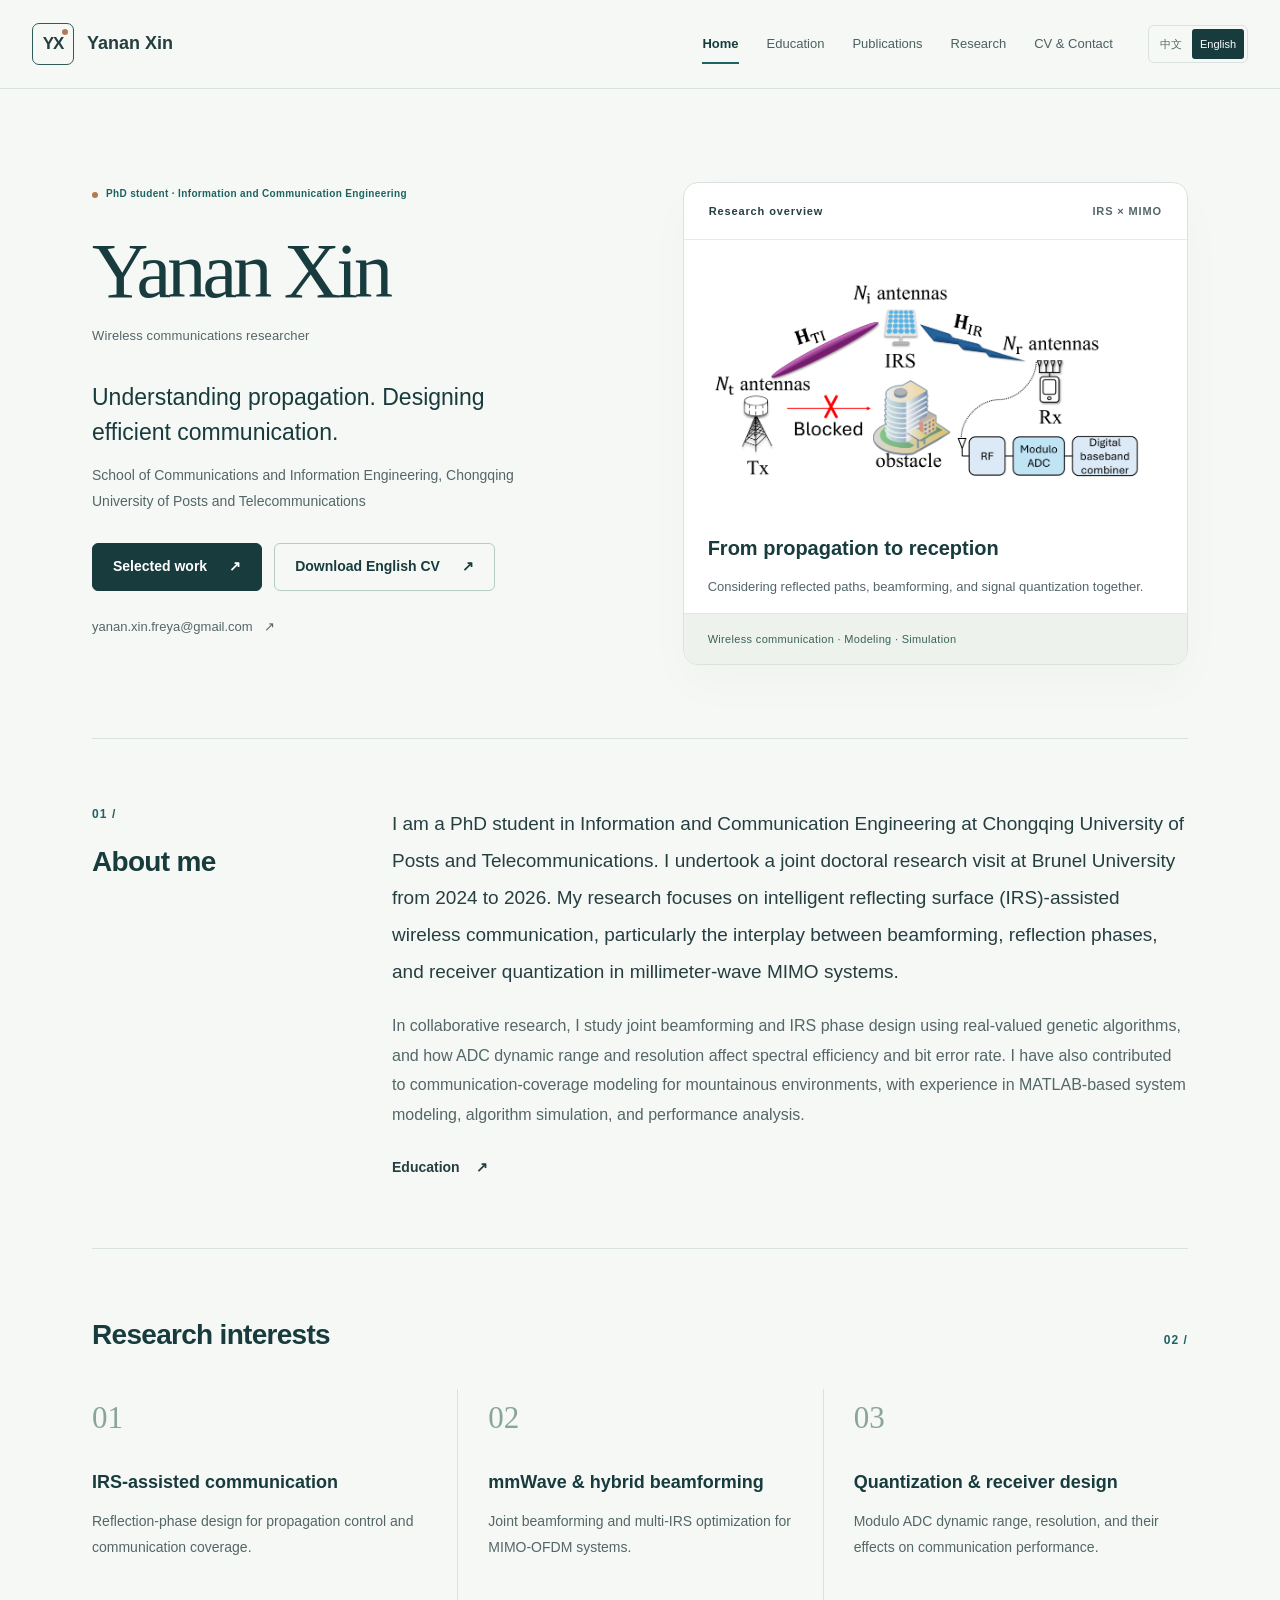
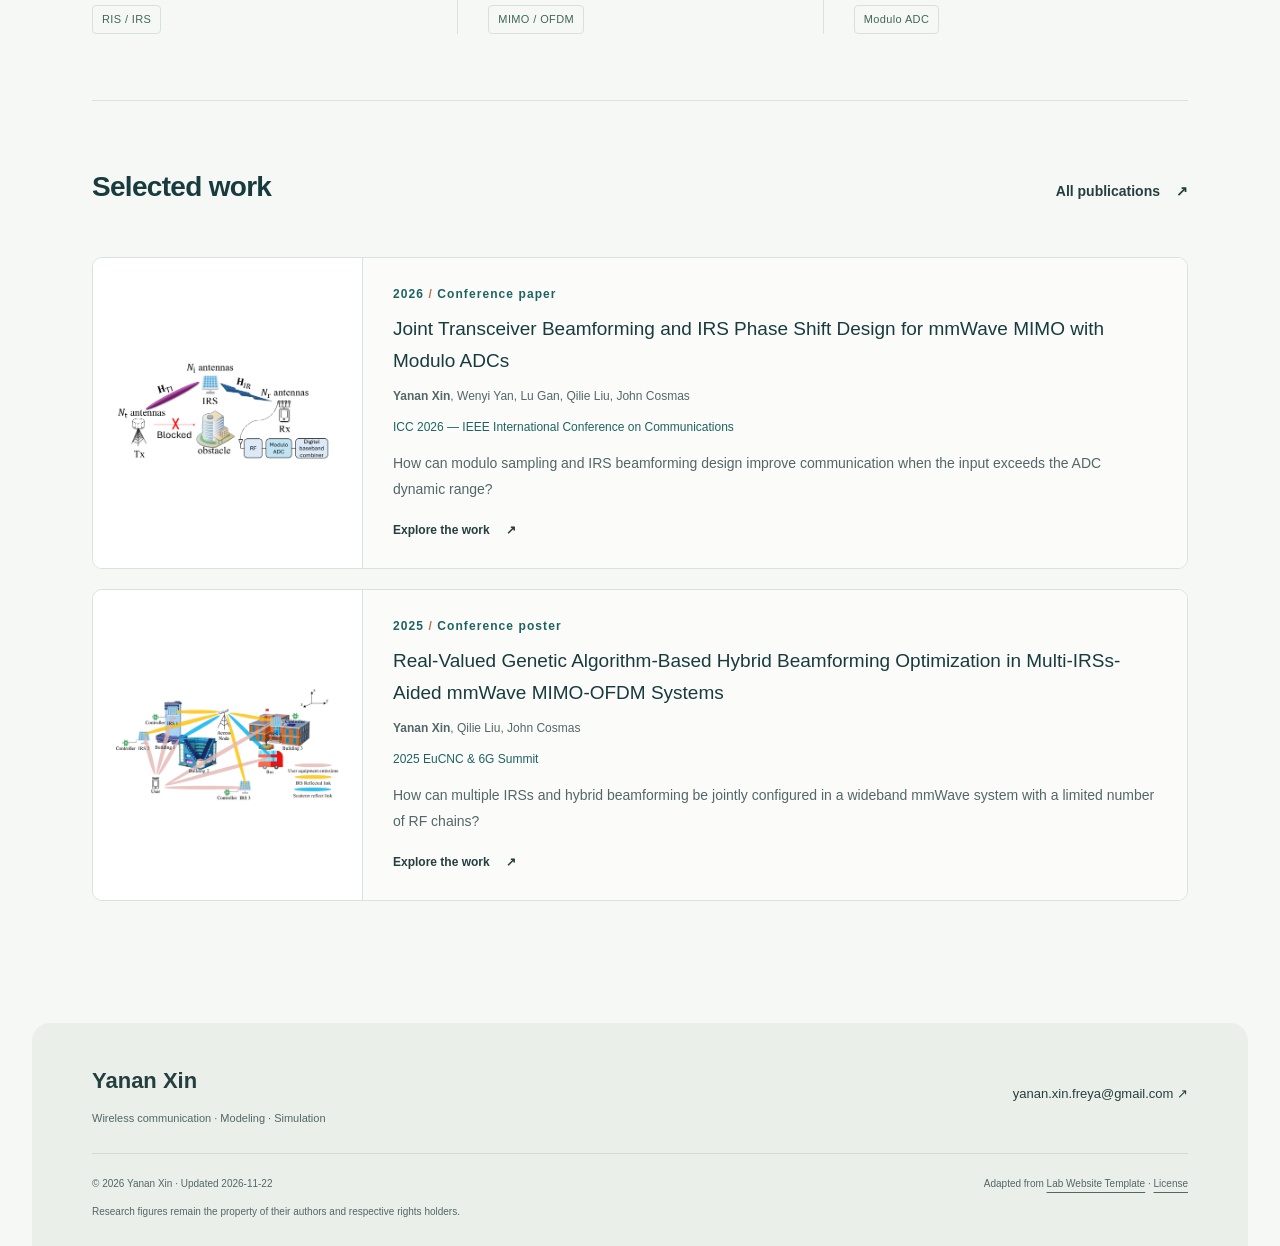
==== en/index.html @ 8d1eb847 "Build bilingual personal academic website with verified content and public CVs" ====
<!doctype html>
<html lang="en" data-dark="false"><head><meta charset="utf-8"><meta name="viewport" content="width=device-width, initial-scale=1">
<title>Yanan Xin · Home</title><meta name="description" content="I am a PhD student in Information and Communication Engineering at Chongqing University of Posts and Telecommunications. I undertook a joint doctoral research visit at Brunel University from 2024 to 2026. My research focuses on intelligent reflecting surface (IRS)-assisted wireless communication, particularly the interplay between beamforming, reflection phases, and receiver quantization in millimeter-wave MIMO systems."><meta name="theme-color" content="#153f40"><link rel="canonical" href="https://yananxfreya.github.io/en/">
<link rel="alternate" hreflang="zh-CN" href="https://yananxfreya.github.io/zh/"><link rel="alternate" hreflang="en" href="https://yananxfreya.github.io/en/"><link rel="alternate" hreflang="x-default" href="https://yananxfreya.github.io/zh/">
<meta property="og:title" content="Yanan Xin · Home"><meta property="og:type" content="website"><meta property="og:url" content="https://yananxfreya.github.io/en/"><meta property="og:description" content="Understanding propagation. Designing efficient communication."><link rel="icon" type="image/svg+xml" href="/assets/favicon.svg">
<link rel="stylesheet" href="/assets/template.css"><link rel="stylesheet" href="/assets/site.css"><script src="/assets/site.js" defer></script><script type="application/ld+json">{"@context": "https://schema.org", "@type": "Person", "name": "Yanan Xin", "alternateName": "辛雅楠", "url": "https://yananxfreya.github.io", "sameAs": ["https://github.com/YananXFreya"], "affiliation": {"@type": "CollegeOrUniversity", "name": "Chongqing University of Posts and Telecommunications"}}</script></head>
<body data-language="en" data-page="home" data-root="false"><a class="skip-link" href="#main">Skip to content</a>
<header class="site-header"><div class="header-inner"><a href="/en/" class="brand" aria-label="Yanan Xin · Home"><span class="monogram" aria-hidden="true">YX<span></span></span><span>Yanan Xin</span></a>
<button class="menu-toggle" aria-expanded="false" aria-controls="site-nav" aria-label="Open navigation"><span></span><span></span></button><nav id="site-nav" class="site-nav" aria-label="Main navigation"><a href="/en/" aria-current="page">Home</a><a href="/en/education/">Education</a><a href="/en/publications/">Publications</a><a href="/en/projects/">Research</a><a href="/en/contact/">CV & Contact</a></nav><div class="language-switch" aria-label="Language"><a class="lang-link" href="/zh/" lang="zh" hreflang="zh" data-lang="zh">中文</a><a class="lang-link" href="/en/" lang="en" hreflang="en" data-lang="en" aria-current="true">English</a></div></div></header>
<main id="main"><section class="hero"><div class="hero-copy"><div class="eyebrow"><span class="status-dot"></span>PhD student · Information and Communication Engineering</div>
      <h1>Yanan Xin</h1><p class="name-sub">Wireless communications researcher</p>
      <p class="tagline">Understanding propagation. Designing efficient communication.</p><p class="affiliation">School of Communications and Information Engineering, Chongqing University of Posts and Telecommunications</p>
      <div class="actions"><a class="button primary" href="/en/publications/">Selected work<span aria-hidden="true">↗</span></a><a class="button" href="/assets/cv/yanan-xin-en.pdf" download>Download English CV<span aria-hidden="true">↗</span></a></div>
      <a class="hero-email" href="mailto:yanan.xin.freya@gmail.com">yanan.xin.freya@gmail.com <span aria-hidden="true">↗</span></a></div>
      <div class="research-panel"><div class="panel-top"><span>Research overview</span><span>IRS × MIMO</span></div>
      <figure><img src="/assets/images/modulo-system.webp" alt="IRS-assisted mmWave MIMO system with a modulo ADC at the receiver" width="1600" height="830" fetchpriority="high"><figcaption>From propagation to reception</figcaption></figure>
      <p>Considering reflected paths, beamforming, and signal quantization together.</p><div class="panel-bottom">Wireless communication · Modeling · Simulation</div></div></section><section class="about section-split"><div><span class="eyebrow">01 /</span><h2>About me</h2></div><div class="prose"><p class="large-text">I am a PhD student in Information and Communication Engineering at Chongqing University of Posts and Telecommunications. I undertook a joint doctoral research visit at Brunel University from 2024 to 2026. My research focuses on intelligent reflecting surface (IRS)-assisted wireless communication, particularly the interplay between beamforming, reflection phases, and receiver quantization in millimeter-wave MIMO systems.</p><p>In collaborative research, I study joint beamforming and IRS phase design using real-valued genetic algorithms, and how ADC dynamic range and resolution affect spectral efficiency and bit error rate. I have also contributed to communication-coverage modeling for mountainous environments, with experience in MATLAB-based system modeling, algorithm simulation, and performance analysis.</p><a class="text-link" href="/en/education/">Education <span aria-hidden="true">↗</span></a></div></section><section class="interests"><div class="section-title"><h2>Research interests</h2><span class="eyebrow">02 /</span></div><div class="grid interest-grid"><article class="interest"><span class="index">01</span><h3>IRS-assisted communication</h3><p>Reflection-phase design for propagation control and communication coverage.</p><span class="topic-tag">RIS / IRS</span></article><article class="interest"><span class="index">02</span><h3>mmWave &amp; hybrid beamforming</h3><p>Joint beamforming and multi-IRS optimization for MIMO-OFDM systems.</p><span class="topic-tag">MIMO / OFDM</span></article><article class="interest"><span class="index">03</span><h3>Quantization &amp; receiver design</h3><p>Modulo ADC dynamic range, resolution, and their effects on communication performance.</p><span class="topic-tag">Modulo ADC</span></article></div></section><section><div class="section-title"><h2>Selected work</h2><a class="text-link" href="/en/publications/">All publications <span aria-hidden="true">↗</span></a></div><div class="citation-container"><article class="citation">
      <a class="citation-image" href="/en/publications/#modulo-adc" tabindex="-1" aria-hidden="true"><img src="/assets/images/modulo-system.webp" alt="" loading="lazy" width="900" height="470"></a>
      <div class="citation-text"><div class="eyebrow">2026 <span> / </span> Conference paper</div>
      <h3 class="citation-title"><a href="/en/publications/#modulo-adc">Joint Transceiver Beamforming and IRS Phase Shift Design for mmWave MIMO with Modulo ADCs</a></h3>
      <div class="citation-authors"><strong>Yanan Xin</strong>, Wenyi Yan, Lu Gan, Qilie Liu, John Cosmas</div><div class="citation-details">ICC 2026 — IEEE International Conference on Communications</div>
      <p class="citation-description">How can modulo sampling and IRS beamforming design improve communication when the input exceeds the ADC dynamic range?</p>
      <a class="text-link" href="/en/publications/#modulo-adc">Explore the work <span aria-hidden="true">↗</span></a></div></article><article class="citation">
      <a class="citation-image" href="/en/publications/#multi-irs" tabindex="-1" aria-hidden="true"><img src="/assets/images/multi-irs-system.webp" alt="" loading="lazy" width="900" height="470"></a>
      <div class="citation-text"><div class="eyebrow">2025 <span> / </span> Conference poster</div>
      <h3 class="citation-title"><a href="/en/publications/#multi-irs">Real-Valued Genetic Algorithm-Based Hybrid Beamforming Optimization in Multi-IRSs-Aided mmWave MIMO-OFDM Systems</a></h3>
      <div class="citation-authors"><strong>Yanan Xin</strong>, Qilie Liu, John Cosmas</div><div class="citation-details">2025 EuCNC &amp; 6G Summit</div>
      <p class="citation-description">How can multiple IRSs and hybrid beamforming be jointly configured in a wideband mmWave system with a limited number of RF chains?</p>
      <a class="text-link" href="/en/publications/#multi-irs">Explore the work <span aria-hidden="true">↗</span></a></div></article></div></section></main><footer class="site-footer"><div class="footer-main"><div><a class="footer-name" href="/en/">Yanan Xin</a><p>Wireless communication · Modeling · Simulation</p></div><a href="mailto:yanan.xin.freya@gmail.com">yanan.xin.freya@gmail.com <span aria-hidden="true">↗</span></a></div><div class="footer-meta"><span>© 2026 Yanan Xin · Updated 2026-11-22</span><span>Adapted from <a href="https://github.com/greenelab/lab-website-template">Lab Website Template</a> · <a href="/LICENSE.md">License</a></span></div><p class="rights">Research figures remain the property of their authors and respective rights holders.</p></footer></body></html>
---- assets/template.css ----
[data-dark=false]{--primary: #0795d9;--secondary: #7dd3fc;--text: #000000;--background: #ffffff;--background-alt: #fafafa;--light-gray: #e0e0e0;--gray: #808080;--dark-gray: #404040;--overlay: #00000020}[data-dark=true]{--primary: #0795d9;--secondary: #075985;--text: #ffffff;--background: #181818;--background-alt: #1c1c1c;--light-gray: #404040;--gray: #808080;--dark-gray: #b0b0b0;--overlay: #ffffff10}:root{--title: "Barlow", sans-serif;--heading: "Barlow", sans-serif;--body: "Barlow", sans-serif;--code: "Roboto Mono", monospace;--large: 1.2rem;--xl: 1.4rem;--xxl: 1.6rem;--thin: 200;--regular: 400;--semi-bold: 500;--bold: 600;--spacing: 2;--compact: 1.5;--rounded: 3px;--shadow: 0 0 10px 0 var(--overlay);--transition: 0.2s ease}*,::before,::after{box-sizing:border-box;-moz-text-size-adjust:none;-webkit-text-size-adjust:none;text-size-adjust:none}.grid{display:grid;--repeat: 3;grid-template-columns:repeat(var(--repeat), 1fr);justify-content:center;align-items:flex-start;gap:40px;margin:40px 0}.grid>*{min-width:0;min-height:0;width:100%;margin:0 !important}@media(max-width: 750px){.grid{--repeat: 2}}@media(max-width: 500px){.grid{--repeat: 1}}.grid[data-style=square]{align-items:center}.grid[data-style=square]>*{aspect-ratio:1/1}.grid[data-style=square] img{aspect-ratio:1/1;object-fit:cover;max-width:unset;max-height:unset}.grid>:where(h1,h2,h3,h4,h5,h6){display:none}.feature{display:flex;justify-content:center;align-items:center;gap:40px;margin:40px 0}.feature-image{flex-shrink:0;width:40%;aspect-ratio:3/2;border-radius:var(--rounded);overflow:hidden;box-shadow:var(--shadow)}.feature-image img{width:100%;height:100%;object-fit:cover}.feature-text{flex-grow:1}.feature-title{font-size:var(--large);text-align:center;font-family:var(--heading);font-weight:var(--semi-bold)}.feature[data-flip]{flex-direction:row-reverse}@media(max-width: 800px){.feature{flex-direction:column !important}.feature-image{width:100%;max-width:400px}}.citation-container{container-type:inline-size}.citation{display:flex;margin:20px 0;border-radius:var(--rounded);background:var(--background);overflow:hidden;box-shadow:var(--shadow)}.citation-image{position:relative;width:180px;flex-shrink:0}.citation-image img{position:absolute;inset:0;width:100%;height:100%;object-fit:contain}.citation-text{position:relative;display:inline-flex;flex-wrap:wrap;gap:10px;max-width:100%;height:min-content;padding:20px;padding-left:30px;text-align:left;overflow-wrap:break-word;z-index:0}.citation-title,.citation-authors,.citation-details,.citation-description{width:100%}.citation-title{font-weight:var(--semi-bold)}.citation-text>.icon{position:absolute;top:20px;right:20px;color:var(--light-gray);opacity:.5;font-size:30px;z-index:-1}.citation-publisher{text-transform:capitalize}.citation-description{color:var(--gray)}.citation-buttons{display:flex;flex-wrap:wrap;gap:10px}.citation-buttons .button{margin:0}.citation-text>.tags{display:inline-flex;justify-content:flex-start;margin:0}@container (max-width: 800px){.citation{flex-direction:column}.citation-image{width:unset;height:180px}}
---- assets/site.css ----
/* Personal adaptation of Greene Lab's Lab Website Template. See LICENSE.md. */
:root{--title:Arial,"Microsoft YaHei","PingFang SC",sans-serif;--heading:var(--title);--body:var(--title);--ink:#183b3e;--muted:#536668;--line:#d9e2de;--paper:#f6f8f5;--accent:#b57951;--rounded:12px;--shadow:0 6px 24px #143d3b08;--spacing:1.85}
[data-dark="false"]{--primary:#1e6361;--secondary:#dfebe4;--text:#253e40;--background:#fff;--background-alt:#f6f8f5;--gray:#536668;--overlay:#143d3b08}
html{scroll-behavior:smooth;scroll-padding-top:110px}body{margin:0;background:var(--paper);color:var(--text);font-family:var(--body);font-size:16px;line-height:1.85;-webkit-font-smoothing:antialiased}a{color:inherit;text-decoration:none;text-underline-offset:5px}a:hover{color:var(--primary)}p{margin:0 0 1.1em}h1,h2,h3{color:var(--ink);font-weight:600;line-height:1.45;margin:0 0 .8em}h1{font-size:48px;letter-spacing:-.035em}h2{font-size:28px;letter-spacing:-.025em}h3{font-size:19px}img{display:block;width:100%;height:auto;max-width:100%}button{font:inherit}::selection{background:#c9dfd5}a:focus-visible,button:focus-visible{outline:3px solid #b57951;outline-offset:5px}strong{font-weight:700}main{max-width:1160px;margin:auto;padding:0 32px}main>section{padding:66px 0;border-bottom:1px solid var(--line)}main>section:last-child{border-bottom:0}main>section.page-heading{padding:66px 0 46px}.muted{color:var(--muted)}.eyebrow{font-size:12px;letter-spacing:.09em;font-weight:600;line-height:1.6;color:var(--primary)}html[lang="zh-CN"] .eyebrow{letter-spacing:.12em}.eyebrow span{color:var(--accent)}.lead{font-size:18px;max-width:760px;color:var(--muted);line-height:1.85}.text-link{font-weight:600;font-size:14px;display:inline-flex;gap:16px;align-items:center}.text-link:hover{text-decoration:underline}.button{display:inline-flex;align-items:center;justify-content:space-between;gap:22px;padding:12px 20px;min-height:48px;border:1px solid #b7cbc6;border-radius:6px;font-size:14px;font-weight:600;line-height:1.5;background:transparent;color:var(--ink);transition:background .2s,border-color .2s}.button.primary{background:var(--ink);color:white;border-color:var(--ink)}.button:hover{background:#e2ece6;border-color:#527a73;color:var(--ink)}.button.primary:hover{background:#255b5a;color:white}.actions{display:flex;flex-wrap:wrap;gap:12px}.skip-link{position:fixed;left:16px;top:-100px;z-index:1000;background:var(--ink);color:white;padding:12px}.skip-link:focus{top:10px}.site-header{position:sticky;top:0;z-index:50;background:#f6f8f5f5;backdrop-filter:blur(16px);border-bottom:1px solid var(--line)}.header-inner{max-width:1280px;margin:auto;padding:0 32px;min-height:88px;display:flex;align-items:center;gap:35px}.brand{display:flex;align-items:center;gap:13px;font-size:18px;font-weight:700;white-space:nowrap}.monogram{width:42px;height:42px;display:grid;place-items:center;border:1px solid #2e5b58;border-radius:7px;font-size:17px;position:relative;letter-spacing:-1px}.monogram span{position:absolute;width:6px;height:6px;background:var(--accent);border-radius:50%;top:5px;right:5px}.site-nav{display:flex;gap:28px;align-items:center;margin-left:auto}.site-nav>a{font-size:13px;position:relative;padding:30px 0;color:#4c6061;white-space:nowrap}.site-nav>a[aria-current="page"]{color:var(--ink);font-weight:700}.site-nav>a[aria-current="page"]:after{content:"";position:absolute;bottom:22px;left:0;right:0;height:2px;background:var(--primary)}.language-switch{display:flex;gap:2px;padding:3px;border:1px solid var(--line);border-radius:6px;flex-shrink:0}.lang-link{font-size:11px;padding:5px 8px;color:var(--muted);border-radius:3px}.lang-link[aria-current="true"]{background:var(--ink);color:#fff}.menu-toggle{display:none}.hero{display:grid;grid-template-columns:1.05fr 1fr;gap:60px;align-items:center;min-height:650px}.hero h1{font-size:76px;font-weight:500;line-height:1.2;margin:22px 0 6px;letter-spacing:.02em}.hero .name-sub{font-size:19px;letter-spacing:.04em;color:var(--muted);margin-bottom:32px}.hero .tagline{font-size:23px;font-weight:500;line-height:1.7;color:var(--ink);max-width:470px;margin-bottom:14px}.affiliation{font-size:14px;color:var(--muted);max-width:480px}.hero .actions{margin-top:28px}.hero-email{font-size:13px;display:inline-block;margin-top:24px;color:var(--muted);overflow-wrap:anywhere}.hero-email span{margin-left:8px}.status-dot{width:6px;height:6px;display:inline-block;background:#b57951;border-radius:50%;vertical-align:middle;margin-right:8px}.research-panel{background:#fff;border:1px solid var(--line);border-radius:15px;box-shadow:0 20px 50px #143d3b06;overflow:hidden;transform:translateY(10px)}.panel-top{padding:18px 25px;display:flex;justify-content:space-between;gap:14px;font-size:11px;font-weight:600;letter-spacing:.08em;border-bottom:1px solid #e6ece8}.panel-top span:last-child{color:var(--muted)}.research-panel figure{margin:28px 24px 0}.research-panel img{aspect-ratio:1.93;object-fit:contain;max-height:270px}.research-panel figcaption{color:var(--ink);font-weight:600;font-size:20px;margin:26px 0 8px}.research-panel>p{padding:0 24px;font-size:13px;color:var(--muted)}.panel-bottom{background:#edf2ed;border-top:1px solid #e1e9e3;padding:15px 24px;color:#3b625b;font-size:11px;letter-spacing:.03em}.section-split{display:grid;grid-template-columns:230px 1fr;gap:70px}.section-split h2{margin-top:5px}.section-split .eyebrow{display:block;margin-bottom:18px}.large-text{font-size:19px;line-height:1.95}.prose>p:last-of-type{color:var(--muted);font-size:16px}.prose .text-link{margin-top:8px}.section-title{display:flex;align-items:baseline;justify-content:space-between;gap:20px;margin-bottom:30px}.section-title h2{margin:0}.interest-grid{margin:34px 0 0;gap:0!important}.interest{padding:0 30px;border-left:1px solid var(--line)}.interest:first-child{padding-left:0;border:0}.interest:last-child{padding-right:0}.index{display:block;font-family:Georgia,serif;font-size:31px;color:#89a49a;margin-bottom:22px}.interest h3{font-size:18px}.interest p{color:var(--muted);font-size:14px;min-height:58px}.topic-tag{font-size:11px;display:inline-block;line-height:1.4;border:1px solid #d5e3db;border-radius:4px;padding:6px 9px;color:#41675c;letter-spacing:.035em}.citation{border:1px solid var(--line);box-shadow:none;margin:20px 0;border-radius:10px}.citation-image{width:270px;background:white;display:block;border-right:1px solid var(--line)}.citation-image img{padding:22px;object-fit:contain}.citation-text{gap:9px;padding:27px 30px;background:#fbfcfa}.citation-title{font-size:19px;line-height:1.65;margin:0}.citation-title a:hover{text-decoration:underline}.citation-authors{font-size:12px;color:var(--muted)}.citation-details{font-size:12px;color:var(--primary)}.citation-description{font-size:14px;line-height:1.85;margin:4px 0 7px}.citation .text-link{font-size:12px}.page-heading h1{margin:14px 0 14px}.page-heading p{margin-bottom:0}.timeline{position:relative;padding-left:28px;border-left:1px solid #b6cbc2}.timeline-item{position:relative;padding-bottom:48px}.timeline-item:last-child{padding-bottom:0}.timeline-item:before{content:"";position:absolute;left:-34px;top:7px;width:11px;height:11px;border:2px solid var(--paper);background:var(--primary);border-radius:50%;box-shadow:0 0 0 1px #9cbbb0}.timeline-date{font-size:12px;font-weight:600;letter-spacing:.05em;color:var(--primary);margin-bottom:11px}.timeline-item h3,.visit h3{font-size:23px;margin-bottom:8px}.degree{font-weight:600;margin-bottom:9px}.timeline-item p:not(.degree),.visit p:not(.degree){font-size:14px;color:var(--muted)}.visit{background:#eaf0ea;border:1px solid var(--line);padding:28px;border-radius:10px}.skill-list{display:grid;grid-template-columns:1fr 1fr;gap:35px}.skill-list h3{font-size:17px}.skill-list p{font-size:14px;color:var(--muted)}.paper-nav{display:flex;gap:30px;padding:24px 0;border-bottom:1px solid var(--line);font-size:13px;font-weight:600}.paper-nav a{display:inline-flex;gap:12px}.publication{padding:58px 0;border-bottom:1px solid var(--line);scroll-margin-top:105px}.publication-header{max-width:950px}.publication h2{font-size:28px;line-height:1.6;margin:12px 0 15px}.original-title{font-size:15px;line-height:1.7;color:var(--muted)}.authors{font-size:14px;margin-bottom:12px}.venue{font-size:15px;color:var(--primary);font-weight:600;margin-bottom:5px}.publication-header .muted,.doi{font-size:13px;margin-bottom:5px;overflow-wrap:anywhere}.doi a{text-decoration:underline}.publication-header .actions{margin:23px 0 34px}.publication-header .button{font-size:12px;min-height:43px}.research-summary{display:grid;grid-template-columns:repeat(3,minmax(0,1fr));gap:30px;border-top:1px solid var(--line);padding-top:30px}.research-summary h3{font-size:15px}.research-summary p{font-size:14px;line-height:1.95;color:var(--muted)}.figure-heading{font-size:17px;margin-top:28px;margin-bottom:22px}.figure-grid{display:grid;grid-template-columns:1fr 1fr;gap:30px}.figure-grid figure{margin:0;border:1px solid var(--line);border-radius:10px;background:white;overflow:hidden}.figure-grid figure>a{display:flex;align-items:center;justify-content:center;height:330px;padding:25px}.figure-grid img{width:100%;height:100%;object-fit:contain}.figure-grid figcaption{padding:19px 24px;background:#eef3ee;font-size:12px;line-height:1.9;color:#47605d;border-top:1px solid var(--line)}.editorial-note{padding:28px 0 45px;font-size:12px;color:var(--muted)}main>section.projects{padding-top:0}.project{display:grid;grid-template-columns:90px 1fr;gap:35px;padding:42px 0;border-bottom:1px solid var(--line)}.project:last-child{border:0;padding-bottom:0}.project-number{font:40px/1.5 Georgia,serif;color:#8eaa9e}.project h2{font-size:25px;margin:10px 0}.project-category{font-size:13px;color:var(--primary);margin-bottom:20px}.project>div>p:not(.project-category){max-width:800px;font-size:15px}.project-outcome{color:var(--muted)}.contact-grid{display:grid;grid-template-columns:1fr 1fr;gap:60px}.cv-panel{background:#e7eee6;border:1px solid #d6e0d5;border-radius:12px;padding:34px;position:relative}.cv-panel h2{margin-top:15px}.cv-panel p{font-size:14px;color:#47605d;position:relative;z-index:1}.cv-mark{font:70px/1 Georgia,serif;color:#809e87;display:flex;align-items:end;gap:20px;margin:35px 0}.cv-mark span{font:11px/1.6 Arial,sans-serif;letter-spacing:.14em;border-bottom:1px solid #809e87;padding:0 30px 3px 0}.cv-downloads{display:flex;flex-direction:column;gap:12px}.contact-info{padding:10px 0}.contact-info>p{color:var(--muted);font-size:15px}.contact-info dl{margin:30px 0}.contact-info dt{font-size:12px;color:var(--muted);margin-bottom:6px}.contact-info dd{font-size:16px;margin:0 0 25px;overflow-wrap:anywhere}.contact-info dd a{text-decoration:underline;text-decoration-color:#b6cbc2}.site-footer{max-width:1216px;margin:35px auto 0;padding:38px 60px 24px;background:#eaf0e9;border-radius:18px 18px 0 0}.footer-main{display:flex;justify-content:space-between;align-items:center;gap:20px;padding-bottom:25px;border-bottom:1px solid #cfdcd2}.footer-name{font-size:22px;font-weight:600}.footer-main p{font-size:11px;color:var(--muted);margin:6px 0 0}.footer-main>a{font-size:13px;overflow-wrap:anywhere}.footer-meta{display:flex;flex-wrap:wrap;justify-content:space-between;gap:14px;font-size:10px;color:var(--muted);margin-top:21px}.footer-meta a{text-decoration:underline}.rights{font-size:10px;color:var(--muted);margin:10px 0 0}html[lang="en"] .hero h1{font-family:Georgia,serif;font-size:78px;letter-spacing:-.05em}html[lang="en"] .hero .tagline{font-size:23px;line-height:1.5}html[lang="en"] .name-sub{font-size:13px;letter-spacing:.01em}html[lang="en"] .hero .eyebrow{font-size:10px;letter-spacing:.035em}html[lang="en"] .interest p{min-height:78px}
@container (max-width:800px){.citation-image{height:230px;width:auto;border-right:0;border-bottom:1px solid var(--line)}}
@media(min-width:751px){.interest-grid{--repeat:3}}
@media(max-width:1100px){.header-inner{gap:20px;padding:0 25px}.site-nav{gap:18px}.site-nav>a{font-size:12px}.hero{gap:35px}.hero h1{font-size:66px}.section-split{grid-template-columns:180px 1fr;gap:45px}.contact-grid{gap:40px}html[lang="en"] .hero h1{font-size:65px}}
@media(max-width:900px){.header-inner{flex-wrap:wrap;gap:0;min-height:76px;padding:16px 24px}.brand{margin-right:auto}.language-switch{margin-left:18px}.site-nav{order:4;flex-basis:100%;justify-content:space-between;gap:14px}.site-nav>a{padding:16px 0 5px;font-size:12px}.site-nav>a[aria-current="page"]:after{bottom:0}.js .menu-toggle{display:flex;flex-direction:column;justify-content:center;gap:6px;width:40px;height:40px;border:1px solid var(--line);background:transparent;border-radius:5px;align-items:center;cursor:pointer}.menu-toggle span{height:1px;background:var(--ink);width:17px}.js .site-nav{display:none}.js .site-nav.is-open{display:flex}.hero{min-height:0;padding:58px 0!important;gap:30px}.hero .tagline{font-size:20px}.hero .eyebrow{font-size:10px}.hero h1{font-size:58px}.hero .name-sub{margin-bottom:22px}.hero .button{padding:11px 13px;font-size:12px;gap:12px}.research-panel figure{margin:20px 17px 0}.research-panel figcaption{font-size:16px}.research-panel>p{font-size:12px;padding:0 17px}.panel-top{padding:14px 17px;font-size:10px}.panel-bottom{padding:12px 17px;font-size:10px}.section-split{grid-template-columns:140px 1fr;gap:28px}.research-summary{gap:22px}.figure-grid figure>a{height:260px}.interest{padding:0 20px}.interest h3{font-size:16px}.interest p{font-size:13px}.contact-grid{gap:28px}.cv-panel{padding:26px}.site-footer{margin-top:20px;border-radius:0;padding:32px}.footer-main>a{font-size:12px}}
@media(max-width:700px){main{padding:0 24px}main>section{padding:42px 0}main>section.page-heading{padding:38px 0 30px}.hero{grid-template-columns:1fr;gap:28px}.hero h1{font-size:67px}.hero .eyebrow{font-size:11px}.hero .name-sub{font-size:17px}.hero .tagline{font-size:22px;margin-bottom:10px}.hero .affiliation{font-size:13px}.hero .actions{margin-top:24px}.hero .button{font-size:13px;padding:12px 16px}.research-panel{transform:none;max-width:560px;width:100%}.research-panel figure{margin:22px 24px 0}.research-panel img{max-height:240px}.research-panel figcaption{font-size:19px;margin-top:22px}.research-panel>p{padding:0 24px;font-size:13px}.panel-top{padding:15px 24px}.panel-bottom{padding:14px 24px}.section-split{grid-template-columns:1fr;gap:20px}.section-split h2{margin:0}.section-split .eyebrow{margin-bottom:10px}.large-text{font-size:17px}.prose>p:last-of-type{font-size:14px}h1{font-size:35px}h2{font-size:24px}.lead{font-size:16px}.interest-grid{grid-template-columns:1fr;margin-top:15px;gap:24px!important}.interest{padding:20px 0 0!important;border:0;border-top:1px solid var(--line)}.interest:first-child{padding-top:0!important}.interest h3{font-size:18px}.interest p{font-size:14px;min-height:0!important;max-width:440px}.index{font-size:25px;margin-bottom:8px}.section-title{margin-bottom:23px}.section-title .text-link{font-size:12px;gap:8px}.citation-text{padding:22px}.citation-title{font-size:17px}.citation-image{height:210px}.citation-image img{padding:18px}.timeline{margin-left:5px}.timeline-item h3,.visit h3{font-size:20px}.skill-list{grid-template-columns:1fr;gap:20px}.skill-list h3{margin-bottom:10px}.skill-list p{margin-bottom:0}.publication{padding:36px 0}.publication h2{font-size:23px}.original-title{font-size:13px}.research-summary{grid-template-columns:1fr;gap:14px}.research-summary p{margin-bottom:5px}.research-summary h3{font-size:16px;margin-bottom:8px}.figure-grid{grid-template-columns:1fr;gap:22px}.figure-grid figure>a{height:auto;min-height:200px;padding:18px}.figure-grid img{height:auto;max-height:360px}.figure-grid figcaption{font-size:12px;padding:16px 18px}.paper-nav{gap:22px;font-size:12px;flex-wrap:wrap}.project{grid-template-columns:1fr;gap:8px;padding:30px 0}.project-number{font-size:26px}.project h2{font-size:22px}.project>div>p:not(.project-category){font-size:14px}.contact-grid{grid-template-columns:1fr;gap:35px}.contact-info{padding:0}.footer-main{align-items:start;flex-direction:column;gap:17px}.footer-meta{flex-direction:column;gap:9px}.footer-main>a{font-size:13px}.footer-name{font-size:20px}html[lang="en"] .hero h1{font-size:68px}html[lang="en"] .hero .tagline{font-size:24px}html[lang="en"] .hero .eyebrow{font-size:10px}}
@media(max-width:380px){main{padding:0 18px}.header-inner{padding:14px 18px}.brand{font-size:16px;gap:8px}.monogram{width:35px;height:35px;font-size:15px}.language-switch{margin-left:10px}.lang-link{padding:5px 6px}.js .menu-toggle{width:34px;height:34px}.site-nav{gap:8px;flex-wrap:wrap;justify-content:flex-start}.hero h1{font-size:60px}html[lang="en"] .hero h1{font-size:58px}.section-title{flex-wrap:wrap;gap:12px}.site-footer{padding:28px 22px}}
@media(prefers-reduced-motion:reduce){html{scroll-behavior:auto}*,*:before,*:after{transition:none!important;animation:none!important}}
@media print{.site-header,.site-footer,.actions,.language-switch,.paper-nav,.skip-link{display:none}body{background:white;font-size:11pt}main{max-width:none;padding:0}.hero{min-height:0}.publication,.project,figure{break-inside:avoid}a{text-decoration:none}main>section{padding:20px 0}.research-panel{box-shadow:none}}
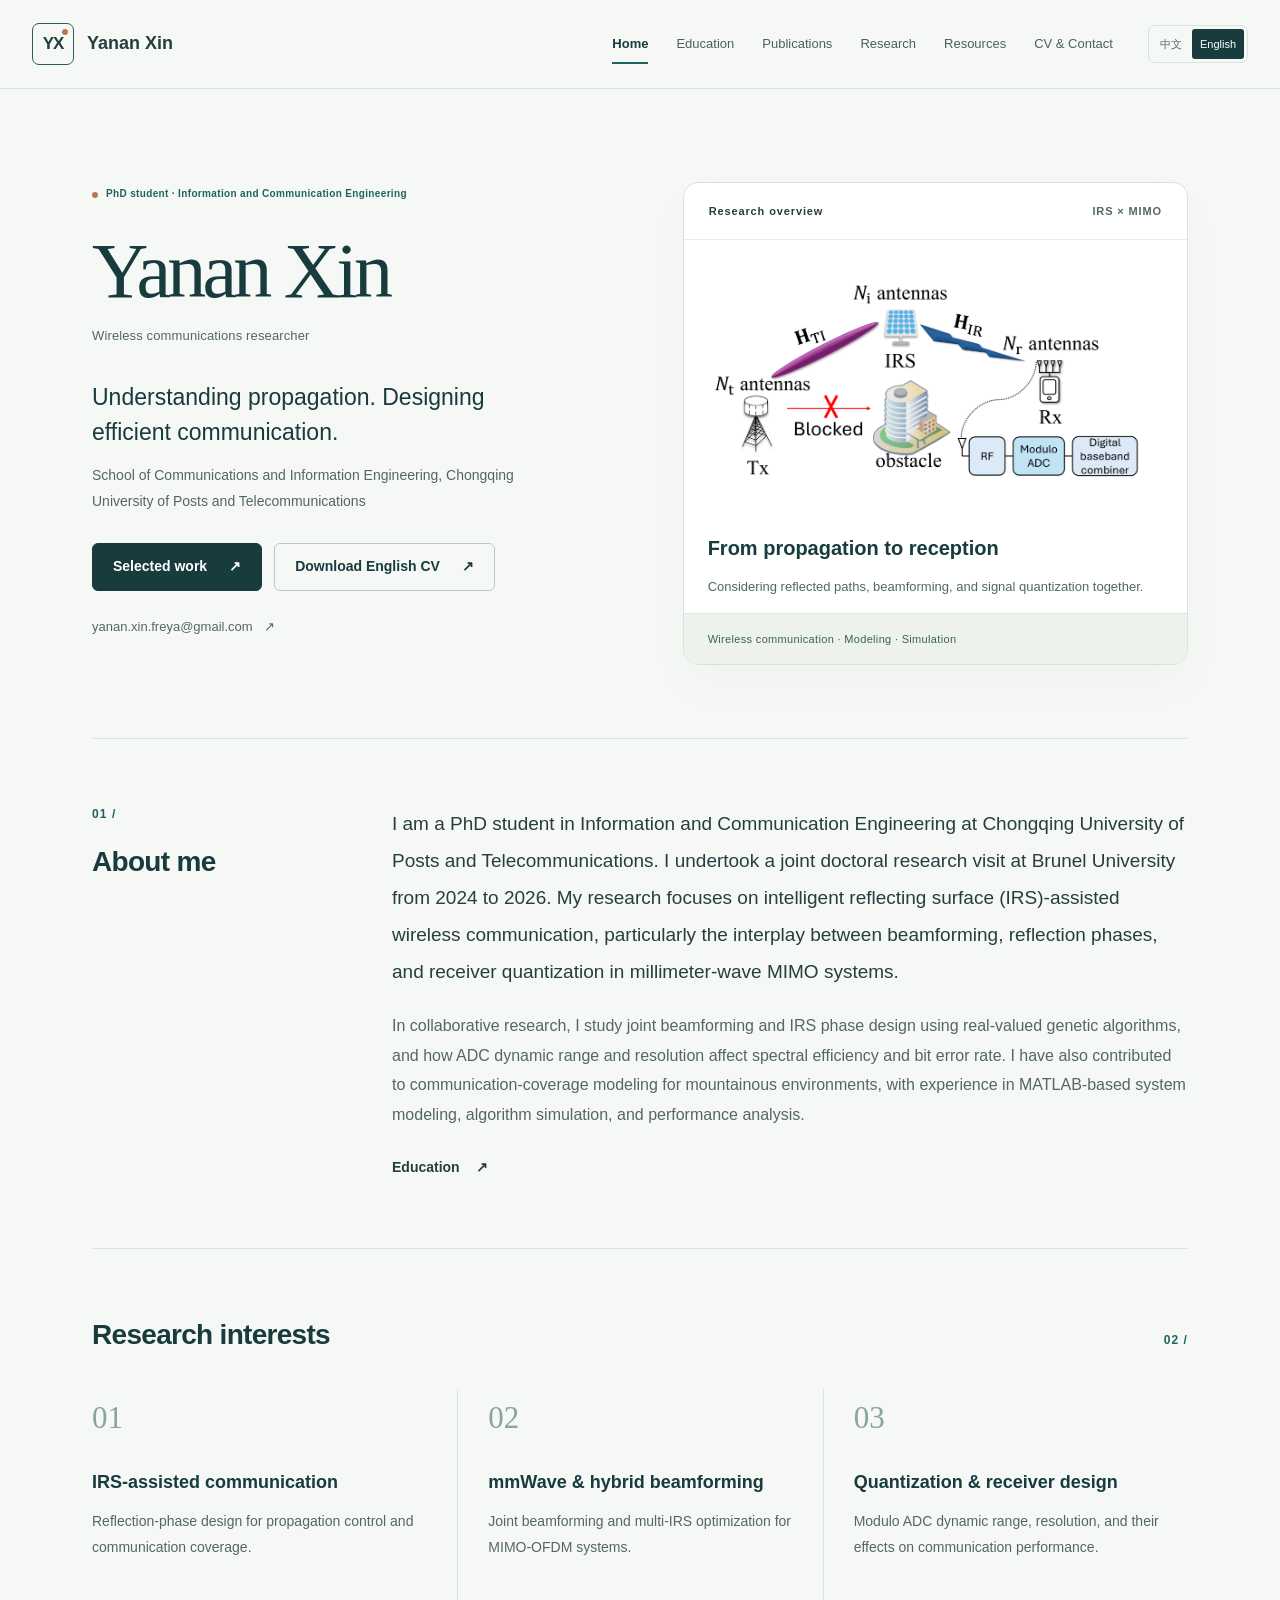
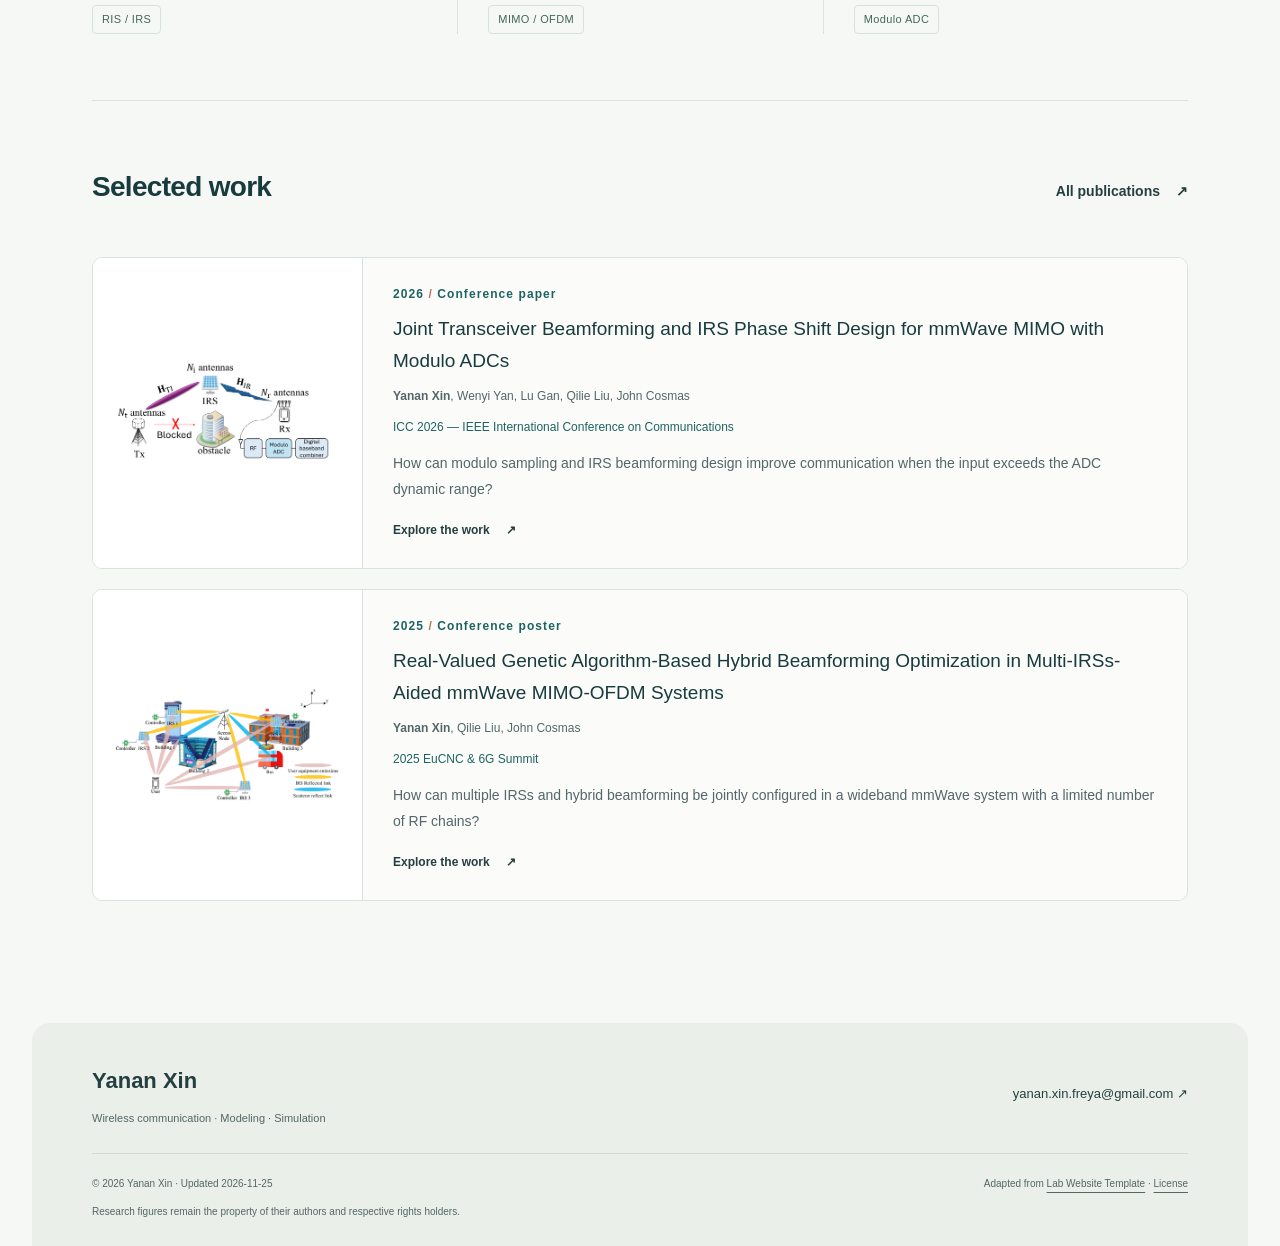
==== commit f571f6b6: "Add curated wireless system design resources" ====
--- a/en/index.html
+++ b/en/index.html
@@ -6,7 +6,7 @@
 <link rel="stylesheet" href="/assets/template.css"><link rel="stylesheet" href="/assets/site.css"><script src="/assets/site.js" defer></script><script type="application/ld+json">{"@context": "https://schema.org", "@type": "Person", "name": "Yanan Xin", "alternateName": "辛雅楠", "url": "https://yananxfreya.github.io", "sameAs": ["https://github.com/YananXFreya"], "affiliation": {"@type": "CollegeOrUniversity", "name": "Chongqing University of Posts and Telecommunications"}}</script></head>
 <body data-language="en" data-page="home" data-root="false"><a class="skip-link" href="#main">Skip to content</a>
 <header class="site-header"><div class="header-inner"><a href="/en/" class="brand" aria-label="Yanan Xin · Home"><span class="monogram" aria-hidden="true">YX<span></span></span><span>Yanan Xin</span></a>
-<button class="menu-toggle" aria-expanded="false" aria-controls="site-nav" aria-label="Open navigation"><span></span><span></span></button><nav id="site-nav" class="site-nav" aria-label="Main navigation"><a href="/en/" aria-current="page">Home</a><a href="/en/education/">Education</a><a href="/en/publications/">Publications</a><a href="/en/projects/">Research</a><a href="/en/contact/">CV & Contact</a></nav><div class="language-switch" aria-label="Language"><a class="lang-link" href="/zh/" lang="zh" hreflang="zh" data-lang="zh">中文</a><a class="lang-link" href="/en/" lang="en" hreflang="en" data-lang="en" aria-current="true">English</a></div></div></header>
+<button class="menu-toggle" aria-expanded="false" aria-controls="site-nav" aria-label="Open navigation"><span></span><span></span></button><nav id="site-nav" class="site-nav" aria-label="Main navigation"><a href="/en/" aria-current="page">Home</a><a href="/en/education/">Education</a><a href="/en/publications/">Publications</a><a href="/en/projects/">Research</a><a href="/en/resources/">Resources</a><a href="/en/contact/">CV & Contact</a></nav><div class="language-switch" aria-label="Language"><a class="lang-link" href="/zh/" lang="zh" hreflang="zh" data-lang="zh">中文</a><a class="lang-link" href="/en/" lang="en" hreflang="en" data-lang="en" aria-current="true">English</a></div></div></header>
 <main id="main"><section class="hero"><div class="hero-copy"><div class="eyebrow"><span class="status-dot"></span>PhD student · Information and Communication Engineering</div>
       <h1>Yanan Xin</h1><p class="name-sub">Wireless communications researcher</p>
       <p class="tagline">Understanding propagation. Designing efficient communication.</p><p class="affiliation">School of Communications and Information Engineering, Chongqing University of Posts and Telecommunications</p>
@@ -26,4 +26,4 @@
       <h3 class="citation-title"><a href="/en/publications/#multi-irs">Real-Valued Genetic Algorithm-Based Hybrid Beamforming Optimization in Multi-IRSs-Aided mmWave MIMO-OFDM Systems</a></h3>
       <div class="citation-authors"><strong>Yanan Xin</strong>, Qilie Liu, John Cosmas</div><div class="citation-details">2025 EuCNC &amp; 6G Summit</div>
       <p class="citation-description">How can multiple IRSs and hybrid beamforming be jointly configured in a wideband mmWave system with a limited number of RF chains?</p>
-      <a class="text-link" href="/en/publications/#multi-irs">Explore the work <span aria-hidden="true">↗</span></a></div></article></div></section></main><footer class="site-footer"><div class="footer-main"><div><a class="footer-name" href="/en/">Yanan Xin</a><p>Wireless communication · Modeling · Simulation</p></div><a href="mailto:yanan.xin.freya@gmail.com">yanan.xin.freya@gmail.com <span aria-hidden="true">↗</span></a></div><div class="footer-meta"><span>© 2026 Yanan Xin · Updated 2026-11-22</span><span>Adapted from <a href="https://github.com/greenelab/lab-website-template">Lab Website Template</a> · <a href="/LICENSE.md">License</a></span></div><p class="rights">Research figures remain the property of their authors and respective rights holders.</p></footer></body></html>+      <a class="text-link" href="/en/publications/#multi-irs">Explore the work <span aria-hidden="true">↗</span></a></div></article></div></section></main><footer class="site-footer"><div class="footer-main"><div><a class="footer-name" href="/en/">Yanan Xin</a><p>Wireless communication · Modeling · Simulation</p></div><a href="mailto:yanan.xin.freya@gmail.com">yanan.xin.freya@gmail.com <span aria-hidden="true">↗</span></a></div><div class="footer-meta"><span>© 2026 Yanan Xin · Updated 2026-11-25</span><span>Adapted from <a href="https://github.com/greenelab/lab-website-template">Lab Website Template</a> · <a href="/LICENSE.md">License</a></span></div><p class="rights">Research figures remain the property of their authors and respective rights holders.</p></footer></body></html>
--- a/assets/site.css
+++ b/assets/site.css
@@ -2,6 +2,25 @@
 :root{--title:Arial,"Microsoft YaHei","PingFang SC",sans-serif;--heading:var(--title);--body:var(--title);--ink:#183b3e;--muted:#536668;--line:#d9e2de;--paper:#f6f8f5;--accent:#b57951;--rounded:12px;--shadow:0 6px 24px #143d3b08;--spacing:1.85}
 [data-dark="false"]{--primary:#1e6361;--secondary:#dfebe4;--text:#253e40;--background:#fff;--background-alt:#f6f8f5;--gray:#536668;--overlay:#143d3b08}
 html{scroll-behavior:smooth;scroll-padding-top:110px}body{margin:0;background:var(--paper);color:var(--text);font-family:var(--body);font-size:16px;line-height:1.85;-webkit-font-smoothing:antialiased}a{color:inherit;text-decoration:none;text-underline-offset:5px}a:hover{color:var(--primary)}p{margin:0 0 1.1em}h1,h2,h3{color:var(--ink);font-weight:600;line-height:1.45;margin:0 0 .8em}h1{font-size:48px;letter-spacing:-.035em}h2{font-size:28px;letter-spacing:-.025em}h3{font-size:19px}img{display:block;width:100%;height:auto;max-width:100%}button{font:inherit}::selection{background:#c9dfd5}a:focus-visible,button:focus-visible{outline:3px solid #b57951;outline-offset:5px}strong{font-weight:700}main{max-width:1160px;margin:auto;padding:0 32px}main>section{padding:66px 0;border-bottom:1px solid var(--line)}main>section:last-child{border-bottom:0}main>section.page-heading{padding:66px 0 46px}.muted{color:var(--muted)}.eyebrow{font-size:12px;letter-spacing:.09em;font-weight:600;line-height:1.6;color:var(--primary)}html[lang="zh-CN"] .eyebrow{letter-spacing:.12em}.eyebrow span{color:var(--accent)}.lead{font-size:18px;max-width:760px;color:var(--muted);line-height:1.85}.text-link{font-weight:600;font-size:14px;display:inline-flex;gap:16px;align-items:center}.text-link:hover{text-decoration:underline}.button{display:inline-flex;align-items:center;justify-content:space-between;gap:22px;padding:12px 20px;min-height:48px;border:1px solid #b7cbc6;border-radius:6px;font-size:14px;font-weight:600;line-height:1.5;background:transparent;color:var(--ink);transition:background .2s,border-color .2s}.button.primary{background:var(--ink);color:white;border-color:var(--ink)}.button:hover{background:#e2ece6;border-color:#527a73;color:var(--ink)}.button.primary:hover{background:#255b5a;color:white}.actions{display:flex;flex-wrap:wrap;gap:12px}.skip-link{position:fixed;left:16px;top:-100px;z-index:1000;background:var(--ink);color:white;padding:12px}.skip-link:focus{top:10px}.site-header{position:sticky;top:0;z-index:50;background:#f6f8f5f5;backdrop-filter:blur(16px);border-bottom:1px solid var(--line)}.header-inner{max-width:1280px;margin:auto;padding:0 32px;min-height:88px;display:flex;align-items:center;gap:35px}.brand{display:flex;align-items:center;gap:13px;font-size:18px;font-weight:700;white-space:nowrap}.monogram{width:42px;height:42px;display:grid;place-items:center;border:1px solid #2e5b58;border-radius:7px;font-size:17px;position:relative;letter-spacing:-1px}.monogram span{position:absolute;width:6px;height:6px;background:var(--accent);border-radius:50%;top:5px;right:5px}.site-nav{display:flex;gap:28px;align-items:center;margin-left:auto}.site-nav>a{font-size:13px;position:relative;padding:30px 0;color:#4c6061;white-space:nowrap}.site-nav>a[aria-current="page"]{color:var(--ink);font-weight:700}.site-nav>a[aria-current="page"]:after{content:"";position:absolute;bottom:22px;left:0;right:0;height:2px;background:var(--primary)}.language-switch{display:flex;gap:2px;padding:3px;border:1px solid var(--line);border-radius:6px;flex-shrink:0}.lang-link{font-size:11px;padding:5px 8px;color:var(--muted);border-radius:3px}.lang-link[aria-current="true"]{background:var(--ink);color:#fff}.menu-toggle{display:none}.hero{display:grid;grid-template-columns:1.05fr 1fr;gap:60px;align-items:center;min-height:650px}.hero h1{font-size:76px;font-weight:500;line-height:1.2;margin:22px 0 6px;letter-spacing:.02em}.hero .name-sub{font-size:19px;letter-spacing:.04em;color:var(--muted);margin-bottom:32px}.hero .tagline{font-size:23px;font-weight:500;line-height:1.7;color:var(--ink);max-width:470px;margin-bottom:14px}.affiliation{font-size:14px;color:var(--muted);max-width:480px}.hero .actions{margin-top:28px}.hero-email{font-size:13px;display:inline-block;margin-top:24px;color:var(--muted);overflow-wrap:anywhere}.hero-email span{margin-left:8px}.status-dot{width:6px;height:6px;display:inline-block;background:#b57951;border-radius:50%;vertical-align:middle;margin-right:8px}.research-panel{background:#fff;border:1px solid var(--line);border-radius:15px;box-shadow:0 20px 50px #143d3b06;overflow:hidden;transform:translateY(10px)}.panel-top{padding:18px 25px;display:flex;justify-content:space-between;gap:14px;font-size:11px;font-weight:600;letter-spacing:.08em;border-bottom:1px solid #e6ece8}.panel-top span:last-child{color:var(--muted)}.research-panel figure{margin:28px 24px 0}.research-panel img{aspect-ratio:1.93;object-fit:contain;max-height:270px}.research-panel figcaption{color:var(--ink);font-weight:600;font-size:20px;margin:26px 0 8px}.research-panel>p{padding:0 24px;font-size:13px;color:var(--muted)}.panel-bottom{background:#edf2ed;border-top:1px solid #e1e9e3;padding:15px 24px;color:#3b625b;font-size:11px;letter-spacing:.03em}.section-split{display:grid;grid-template-columns:230px 1fr;gap:70px}.section-split h2{margin-top:5px}.section-split .eyebrow{display:block;margin-bottom:18px}.large-text{font-size:19px;line-height:1.95}.prose>p:last-of-type{color:var(--muted);font-size:16px}.prose .text-link{margin-top:8px}.section-title{display:flex;align-items:baseline;justify-content:space-between;gap:20px;margin-bottom:30px}.section-title h2{margin:0}.interest-grid{margin:34px 0 0;gap:0!important}.interest{padding:0 30px;border-left:1px solid var(--line)}.interest:first-child{padding-left:0;border:0}.interest:last-child{padding-right:0}.index{display:block;font-family:Georgia,serif;font-size:31px;color:#89a49a;margin-bottom:22px}.interest h3{font-size:18px}.interest p{color:var(--muted);font-size:14px;min-height:58px}.topic-tag{font-size:11px;display:inline-block;line-height:1.4;border:1px solid #d5e3db;border-radius:4px;padding:6px 9px;color:#41675c;letter-spacing:.035em}.citation{border:1px solid var(--line);box-shadow:none;margin:20px 0;border-radius:10px}.citation-image{width:270px;background:white;display:block;border-right:1px solid var(--line)}.citation-image img{padding:22px;object-fit:contain}.citation-text{gap:9px;padding:27px 30px;background:#fbfcfa}.citation-title{font-size:19px;line-height:1.65;margin:0}.citation-title a:hover{text-decoration:underline}.citation-authors{font-size:12px;color:var(--muted)}.citation-details{font-size:12px;color:var(--primary)}.citation-description{font-size:14px;line-height:1.85;margin:4px 0 7px}.citation .text-link{font-size:12px}.page-heading h1{margin:14px 0 14px}.page-heading p{margin-bottom:0}.timeline{position:relative;padding-left:28px;border-left:1px solid #b6cbc2}.timeline-item{position:relative;padding-bottom:48px}.timeline-item:last-child{padding-bottom:0}.timeline-item:before{content:"";position:absolute;left:-34px;top:7px;width:11px;height:11px;border:2px solid var(--paper);background:var(--primary);border-radius:50%;box-shadow:0 0 0 1px #9cbbb0}.timeline-date{font-size:12px;font-weight:600;letter-spacing:.05em;color:var(--primary);margin-bottom:11px}.timeline-item h3,.visit h3{font-size:23px;margin-bottom:8px}.degree{font-weight:600;margin-bottom:9px}.timeline-item p:not(.degree),.visit p:not(.degree){font-size:14px;color:var(--muted)}.visit{background:#eaf0ea;border:1px solid var(--line);padding:28px;border-radius:10px}.skill-list{display:grid;grid-template-columns:1fr 1fr;gap:35px}.skill-list h3{font-size:17px}.skill-list p{font-size:14px;color:var(--muted)}.paper-nav{display:flex;gap:30px;padding:24px 0;border-bottom:1px solid var(--line);font-size:13px;font-weight:600}.paper-nav a{display:inline-flex;gap:12px}.publication{padding:58px 0;border-bottom:1px solid var(--line);scroll-margin-top:105px}.publication-header{max-width:950px}.publication h2{font-size:28px;line-height:1.6;margin:12px 0 15px}.original-title{font-size:15px;line-height:1.7;color:var(--muted)}.authors{font-size:14px;margin-bottom:12px}.venue{font-size:15px;color:var(--primary);font-weight:600;margin-bottom:5px}.publication-header .muted,.doi{font-size:13px;margin-bottom:5px;overflow-wrap:anywhere}.doi a{text-decoration:underline}.publication-header .actions{margin:23px 0 34px}.publication-header .button{font-size:12px;min-height:43px}.research-summary{display:grid;grid-template-columns:repeat(3,minmax(0,1fr));gap:30px;border-top:1px solid var(--line);padding-top:30px}.research-summary h3{font-size:15px}.research-summary p{font-size:14px;line-height:1.95;color:var(--muted)}.figure-heading{font-size:17px;margin-top:28px;margin-bottom:22px}.figure-grid{display:grid;grid-template-columns:1fr 1fr;gap:30px}.figure-grid figure{margin:0;border:1px solid var(--line);border-radius:10px;background:white;overflow:hidden}.figure-grid figure>a{display:flex;align-items:center;justify-content:center;height:330px;padding:25px}.figure-grid img{width:100%;height:100%;object-fit:contain}.figure-grid figcaption{padding:19px 24px;background:#eef3ee;font-size:12px;line-height:1.9;color:#47605d;border-top:1px solid var(--line)}.editorial-note{padding:28px 0 45px;font-size:12px;color:var(--muted)}main>section.projects{padding-top:0}.project{display:grid;grid-template-columns:90px 1fr;gap:35px;padding:42px 0;border-bottom:1px solid var(--line)}.project:last-child{border:0;padding-bottom:0}.project-number{font:40px/1.5 Georgia,serif;color:#8eaa9e}.project h2{font-size:25px;margin:10px 0}.project-category{font-size:13px;color:var(--primary);margin-bottom:20px}.project>div>p:not(.project-category){max-width:800px;font-size:15px}.project-outcome{color:var(--muted)}.contact-grid{display:grid;grid-template-columns:1fr 1fr;gap:60px}.cv-panel{background:#e7eee6;border:1px solid #d6e0d5;border-radius:12px;padding:34px;position:relative}.cv-panel h2{margin-top:15px}.cv-panel p{font-size:14px;color:#47605d;position:relative;z-index:1}.cv-mark{font:70px/1 Georgia,serif;color:#809e87;display:flex;align-items:end;gap:20px;margin:35px 0}.cv-mark span{font:11px/1.6 Arial,sans-serif;letter-spacing:.14em;border-bottom:1px solid #809e87;padding:0 30px 3px 0}.cv-downloads{display:flex;flex-direction:column;gap:12px}.contact-info{padding:10px 0}.contact-info>p{color:var(--muted);font-size:15px}.contact-info dl{margin:30px 0}.contact-info dt{font-size:12px;color:var(--muted);margin-bottom:6px}.contact-info dd{font-size:16px;margin:0 0 25px;overflow-wrap:anywhere}.contact-info dd a{text-decoration:underline;text-decoration-color:#b6cbc2}.site-footer{max-width:1216px;margin:35px auto 0;padding:38px 60px 24px;background:#eaf0e9;border-radius:18px 18px 0 0}.footer-main{display:flex;justify-content:space-between;align-items:center;gap:20px;padding-bottom:25px;border-bottom:1px solid #cfdcd2}.footer-name{font-size:22px;font-weight:600}.footer-main p{font-size:11px;color:var(--muted);margin:6px 0 0}.footer-main>a{font-size:13px;overflow-wrap:anywhere}.footer-meta{display:flex;flex-wrap:wrap;justify-content:space-between;gap:14px;font-size:10px;color:var(--muted);margin-top:21px}.footer-meta a{text-decoration:underline}.rights{font-size:10px;color:var(--muted);margin:10px 0 0}html[lang="en"] .hero h1{font-family:Georgia,serif;font-size:78px;letter-spacing:-.05em}html[lang="en"] .hero .tagline{font-size:23px;line-height:1.5}html[lang="en"] .name-sub{font-size:13px;letter-spacing:.01em}html[lang="en"] .hero .eyebrow{font-size:10px;letter-spacing:.035em}html[lang="en"] .interest p{min-height:78px}
+/* Curated resources share the site's typography and green palette. */
+main>section.resource-group{padding-top:0;scroll-margin-top:110px}
+.resource-card{border:1px solid var(--line);border-radius:12px;background:#fbfcfa;padding:32px;scroll-margin-top:110px}
+.resource-card+.resource-card{margin-top:24px}
+.resource-card h3{font-size:26px;line-height:1.5;margin:0 0 8px}
+.resource-card h3 a:hover{text-decoration:underline}
+.resource-card p{font-size:16px;max-width:850px}
+.resource-card .resource-type{font-size:14px;color:var(--primary);margin:0 0 12px;font-weight:600}
+.resource-card .resource-original{font-size:16px;color:var(--muted);margin:0 0 20px}
+.resource-card .resource-meta{font-size:14px;color:var(--muted);margin:0 0 24px}
+.resource-use{color:var(--muted)}
+.resource-tags{display:flex;flex-wrap:wrap;gap:8px;list-style:none;padding:0;margin:22px 0 26px}
+.resource-tags .topic-tag{font-size:14px;margin:0}
+.resource-card .button{font-size:14px}
+.resource-links{display:flex;flex-wrap:wrap;gap:12px 24px;align-items:baseline;margin-top:28px;padding-top:22px;border-top:1px solid var(--line);font-size:14px}
+.resource-links>span{color:var(--muted)}
+.resource-links>a{text-decoration:underline;text-underline-offset:4px}
+.resource-note{font-size:14px;color:var(--muted);margin:0 0 32px}
+@media(max-width:700px){.resource-card{padding:22px}.resource-card h3{font-size:23px}.resource-links>span{flex-basis:100%}.site-nav{flex-wrap:wrap;justify-content:flex-start;column-gap:20px;row-gap:0}}
 @container (max-width:800px){.citation-image{height:230px;width:auto;border-right:0;border-bottom:1px solid var(--line)}}
 @media(min-width:751px){.interest-grid{--repeat:3}}
 @media(max-width:1100px){.header-inner{gap:20px;padding:0 25px}.site-nav{gap:18px}.site-nav>a{font-size:12px}.hero{gap:35px}.hero h1{font-size:66px}.section-split{grid-template-columns:180px 1fr;gap:45px}.contact-grid{gap:40px}html[lang="en"] .hero h1{font-size:65px}}
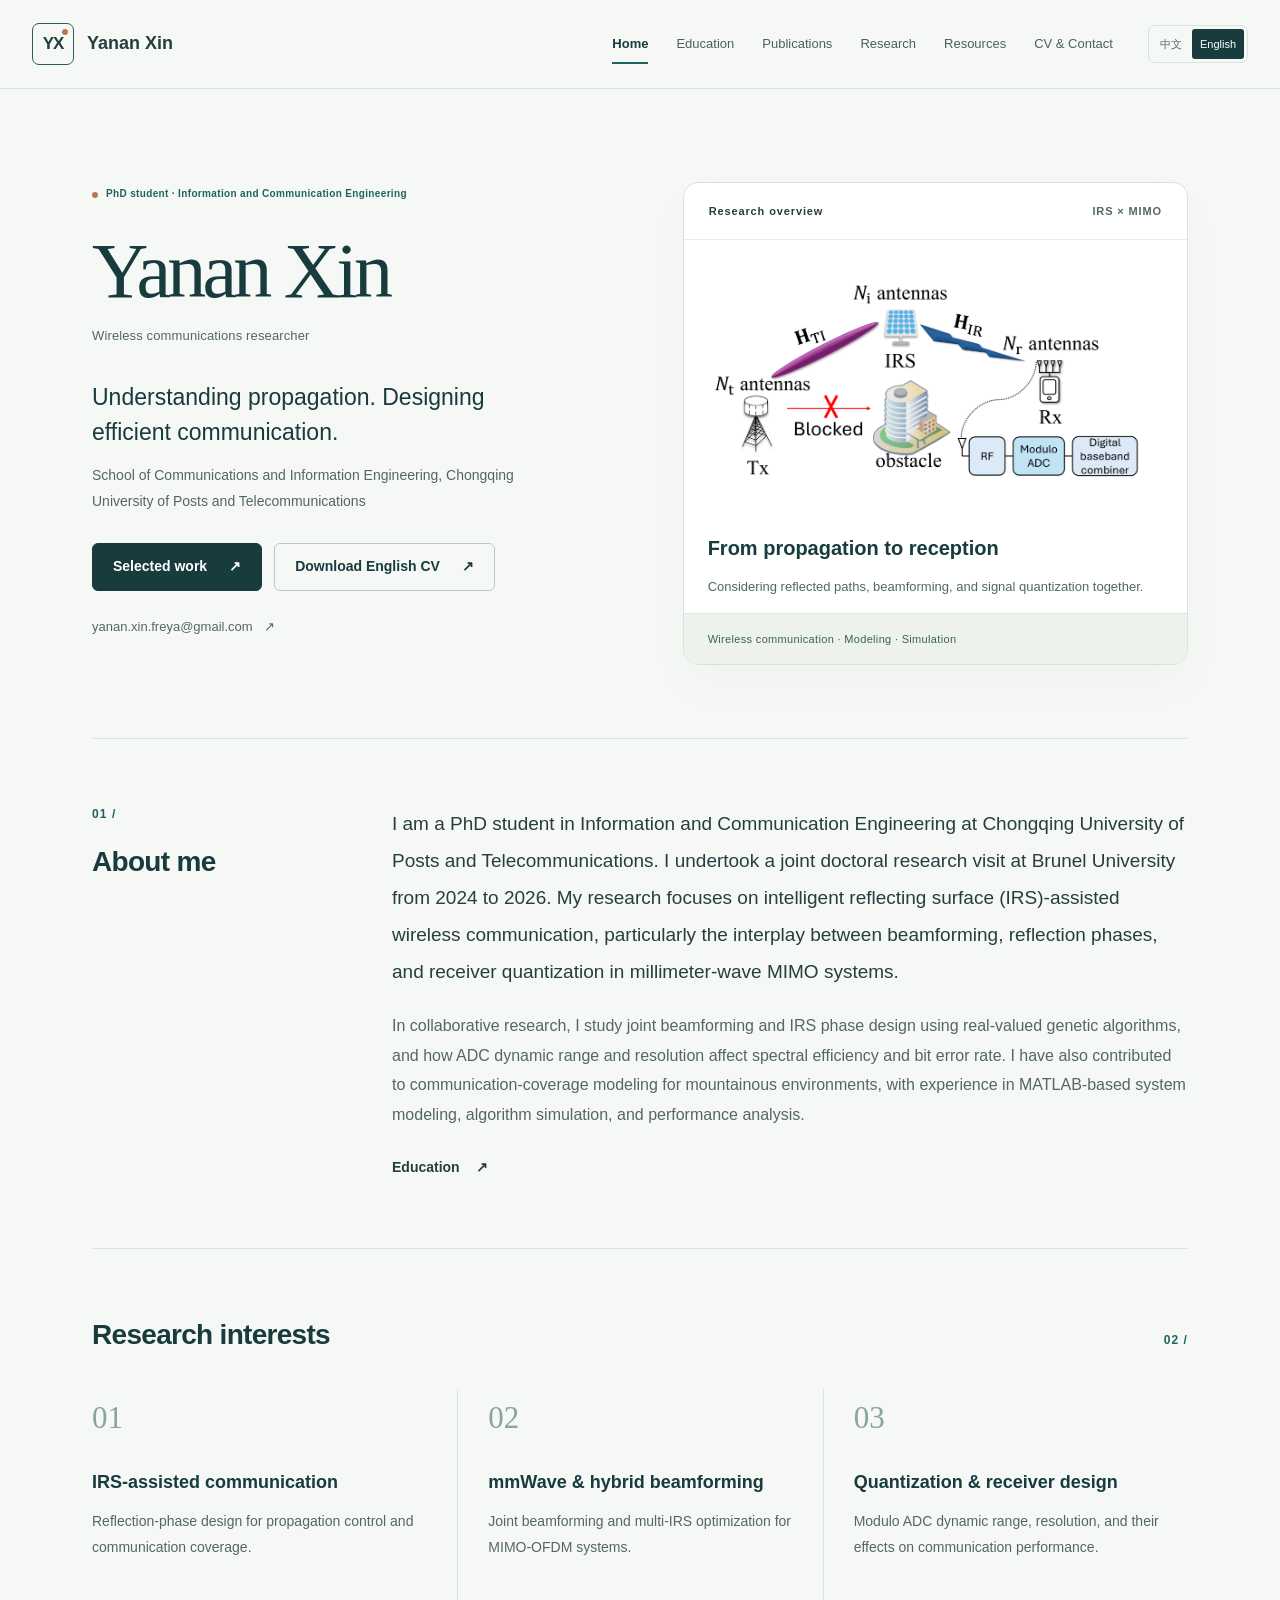
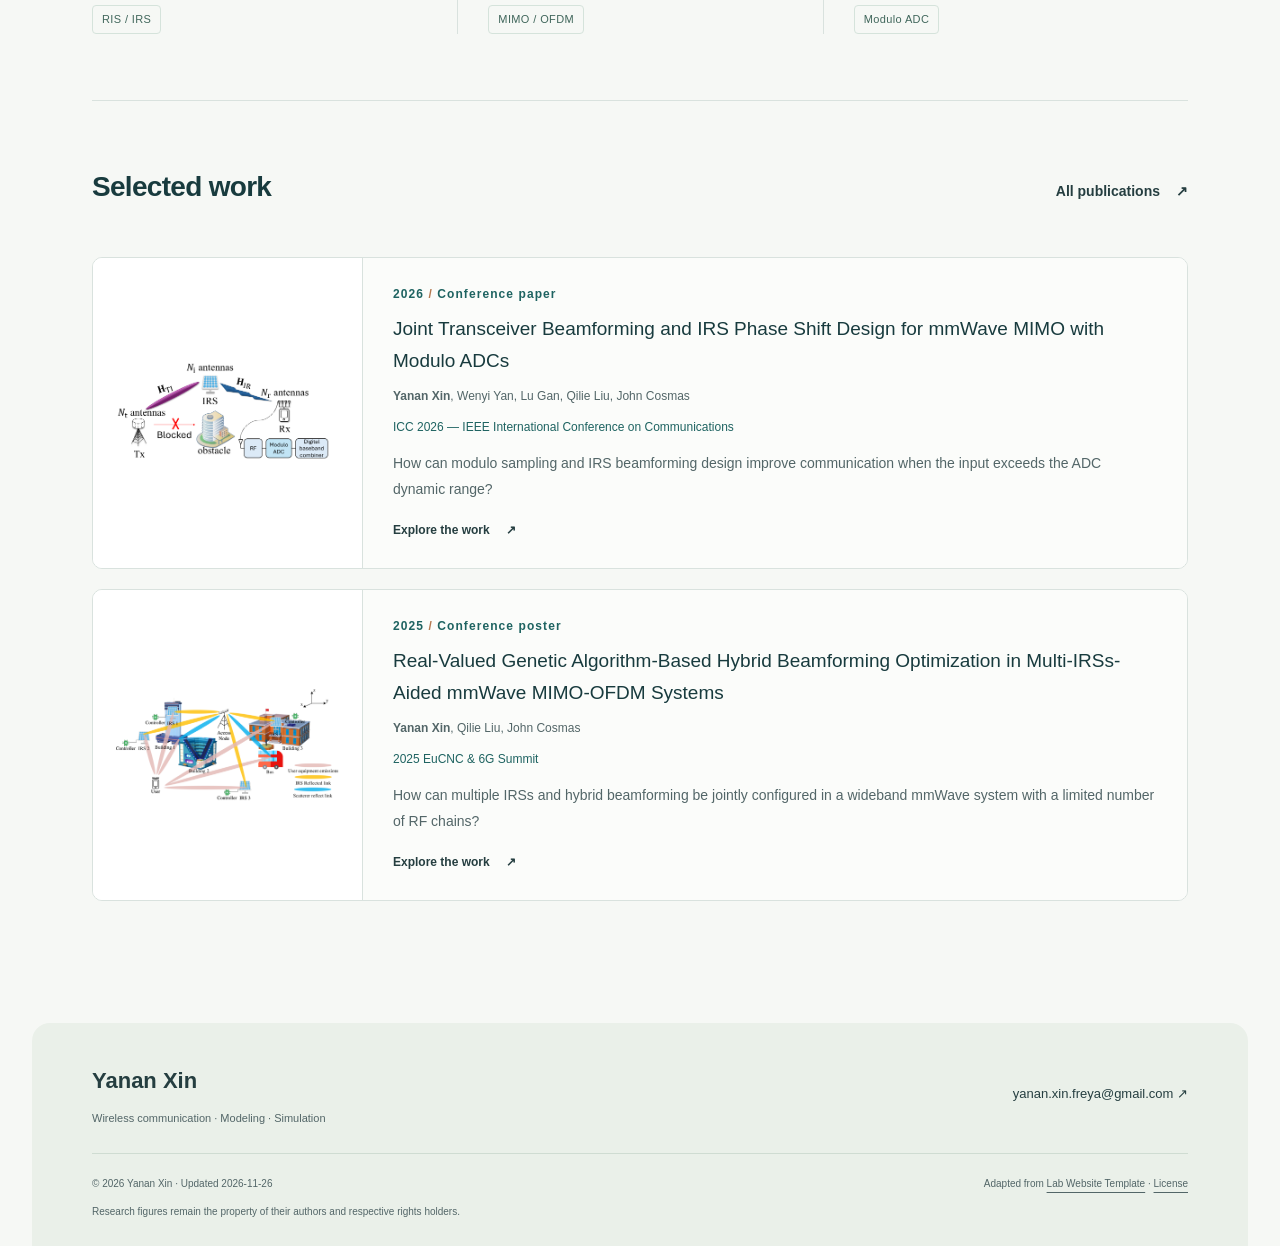
==== commit dc558512: "Add math standards and communication resources" ====
--- a/en/index.html
+++ b/en/index.html
@@ -26,4 +26,4 @@
       <h3 class="citation-title"><a href="/en/publications/#multi-irs">Real-Valued Genetic Algorithm-Based Hybrid Beamforming Optimization in Multi-IRSs-Aided mmWave MIMO-OFDM Systems</a></h3>
       <div class="citation-authors"><strong>Yanan Xin</strong>, Qilie Liu, John Cosmas</div><div class="citation-details">2025 EuCNC &amp; 6G Summit</div>
       <p class="citation-description">How can multiple IRSs and hybrid beamforming be jointly configured in a wideband mmWave system with a limited number of RF chains?</p>
-      <a class="text-link" href="/en/publications/#multi-irs">Explore the work <span aria-hidden="true">↗</span></a></div></article></div></section></main><footer class="site-footer"><div class="footer-main"><div><a class="footer-name" href="/en/">Yanan Xin</a><p>Wireless communication · Modeling · Simulation</p></div><a href="mailto:yanan.xin.freya@gmail.com">yanan.xin.freya@gmail.com <span aria-hidden="true">↗</span></a></div><div class="footer-meta"><span>© 2026 Yanan Xin · Updated 2026-11-25</span><span>Adapted from <a href="https://github.com/greenelab/lab-website-template">Lab Website Template</a> · <a href="/LICENSE.md">License</a></span></div><p class="rights">Research figures remain the property of their authors and respective rights holders.</p></footer></body></html>+      <a class="text-link" href="/en/publications/#multi-irs">Explore the work <span aria-hidden="true">↗</span></a></div></article></div></section></main><footer class="site-footer"><div class="footer-main"><div><a class="footer-name" href="/en/">Yanan Xin</a><p>Wireless communication · Modeling · Simulation</p></div><a href="mailto:yanan.xin.freya@gmail.com">yanan.xin.freya@gmail.com <span aria-hidden="true">↗</span></a></div><div class="footer-meta"><span>© 2026 Yanan Xin · Updated 2026-11-26</span><span>Adapted from <a href="https://github.com/greenelab/lab-website-template">Lab Website Template</a> · <a href="/LICENSE.md">License</a></span></div><p class="rights">Research figures remain the property of their authors and respective rights holders.</p></footer></body></html>
